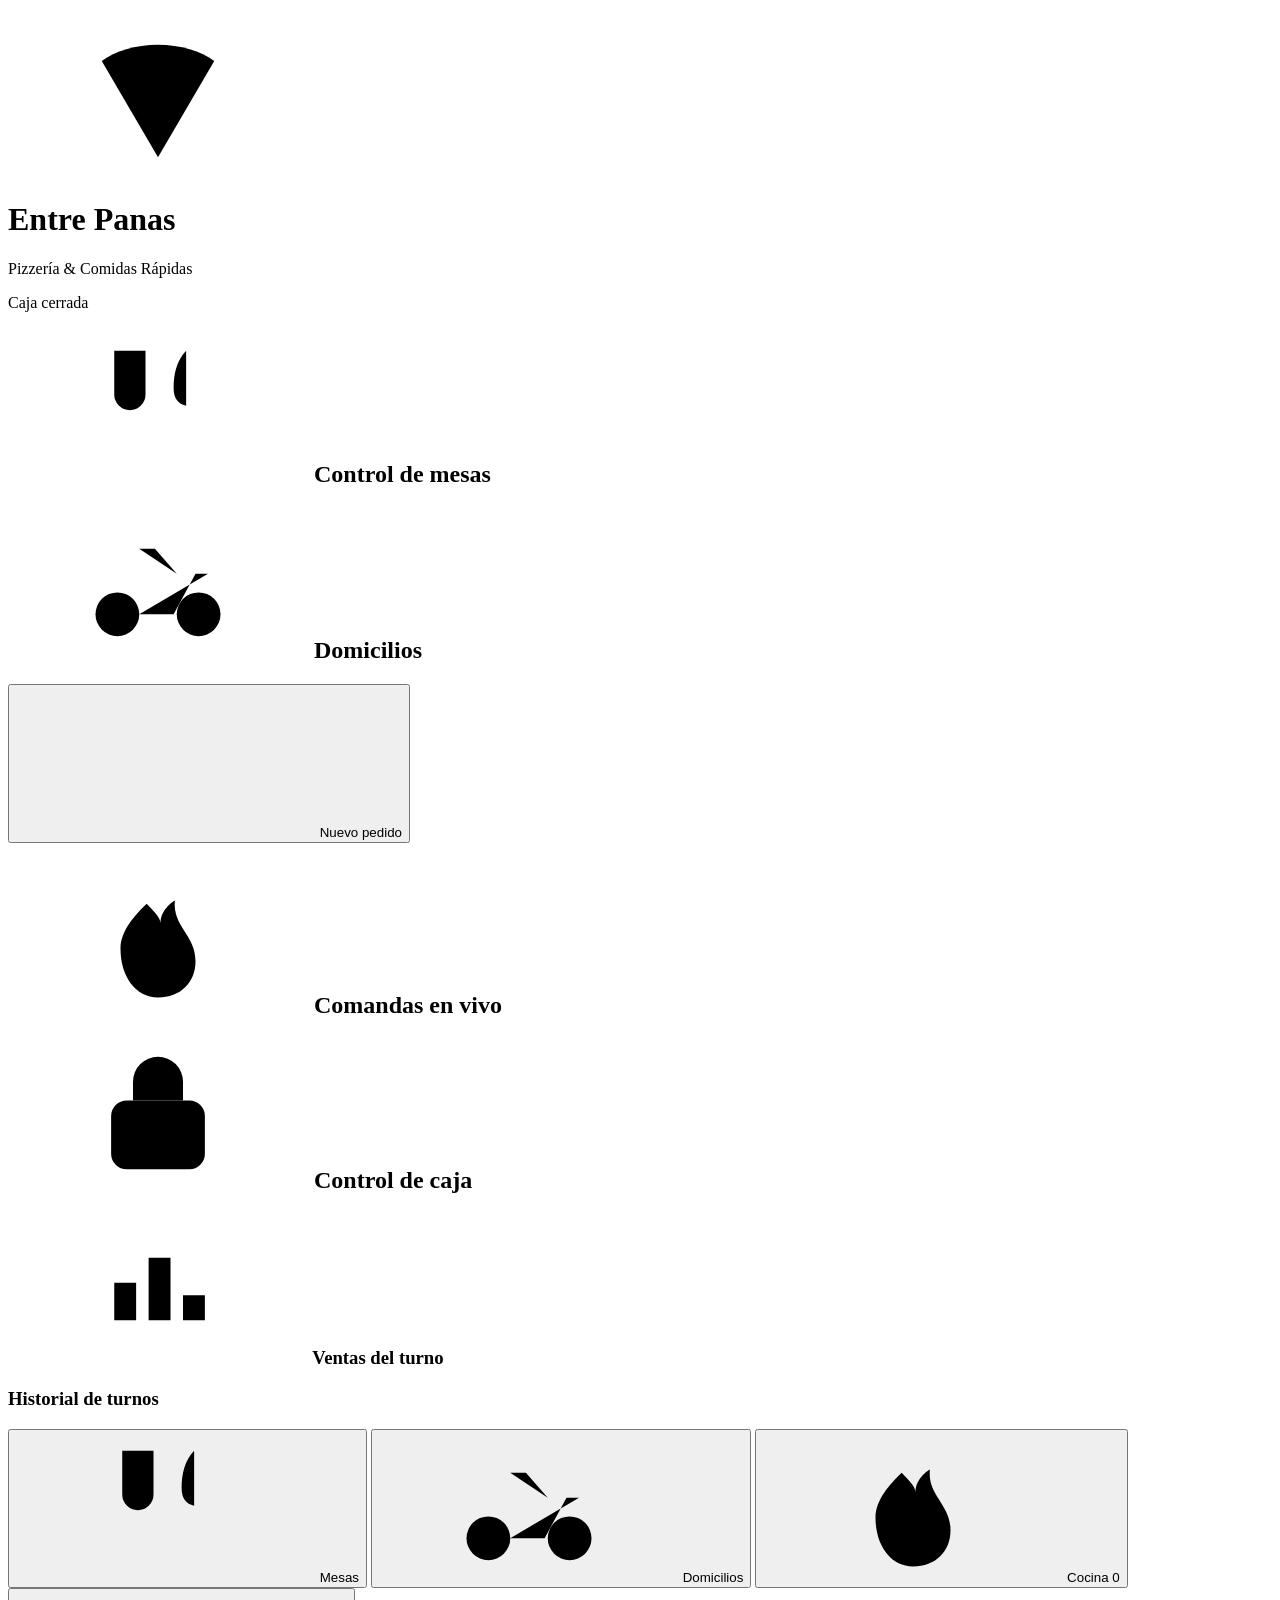
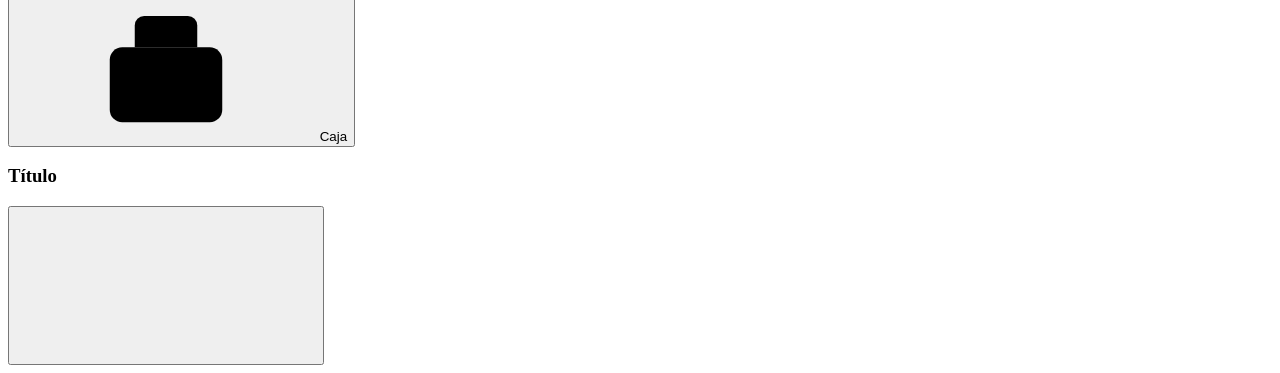
==== index.html @ 643a7fc1 "Actualizar index.html" ====
<!DOCTYPE html>
<html lang="es">
<head>
<meta charset="UTF-8">
<meta name="viewport" content="width=device-width, initial-scale=1.0, viewport-fit=cover">
<meta name="theme-color" content="#dc2626">
<meta name="description" content="Entre Panas · Punto de venta para pizzería y comidas rápidas: mesas, domicilios, cocina y caja.">
<title>Entre Panas · GastroApp POS</title>
<link rel="icon" href="data:image/svg+xml,%3Csvg xmlns='http://www.w3.org/2000/svg' viewBox='0 0 24 24'%3E%3Crect width='24' height='24' rx='6' fill='%23dc2626'/%3E%3Cpath d='M12 4c3 0 5.8.8 7.7 2.2L12 21 4.3 6.2C6.2 4.8 9 4 12 4Z' fill='%23fde68a'/%3E%3C/svg%3E">
<link rel="manifest" href="manifest.webmanifest">
<link rel="apple-touch-icon" href="assets/icono.svg">
<link rel="stylesheet" href="assets/estilos.css">
</head>
<body class="bg-slate-100 text-slate-800 min-h-screen flex flex-col">

<!-- ================= ICONOS (SVG en línea, sin CDN) ================= -->
<svg width="0" height="0" class="absolute" aria-hidden="true" focusable="false">
  <symbol id="i-pizza" viewBox="0 0 24 24"><path d="M12 3c3.6 0 6.9 1 9 2.6L12 21 3 5.6C5.1 4 8.4 3 12 3Z"/><path d="M12 12.2h.01M9.6 15.6h.01M14.6 15.9h.01"/></symbol>
  <symbol id="i-mesa" viewBox="0 0 24 24"><path d="M5 3v7a2.5 2.5 0 0 0 5 0V3"/><path d="M7.5 12.5V21"/><path d="M16.5 3c-1.5 1.6-2 3.6-2 6 0 1.6.7 2.5 2 2.8V21"/></symbol>
  <symbol id="i-moto" viewBox="0 0 24 24"><circle cx="5.5" cy="17" r="3.5"/><circle cx="18.5" cy="17" r="3.5"/><path d="M9 17h5.5l3.5-6.5h2"/><path d="m15 10.5-3.5-4H9"/></symbol>
  <symbol id="i-fuego" viewBox="0 0 24 24"><path d="M12 21.5c3.6 0 6-2.4 6-5.8 0-4.2-3.7-5.5-3.3-9.7 0 0-2.3 1.3-2.3 3.6 0-1-1.4-2.2-2.2-3.1C8.4 8.2 6 10.8 6 13.7c0 4.4 2.4 7.8 6 7.8Z"/></symbol>
  <symbol id="i-caja" viewBox="0 0 24 24"><rect x="3" y="9" width="18" height="12" rx="2"/><path d="M7 9V5.5A1.5 1.5 0 0 1 8.5 4h7A1.5 1.5 0 0 1 17 5.5V9"/><path d="M7 14h5"/></symbol>
  <symbol id="i-mas" viewBox="0 0 24 24"><path d="M12 5v14M5 12h14"/></symbol>
  <symbol id="i-menos" viewBox="0 0 24 24"><path d="M5 12h14"/></symbol>
  <symbol id="i-x" viewBox="0 0 24 24"><path d="M6 6l12 12M18 6L6 18"/></symbol>
  <symbol id="i-check" viewBox="0 0 24 24"><path d="M4 12.5l5 5L20 6.5"/></symbol>
  <symbol id="i-trash" viewBox="0 0 24 24"><path d="M4 7h16"/><path d="M9 7V5h6v2"/><rect x="6" y="7" width="12" height="13" rx="2"/></symbol>
  <symbol id="i-recibo" viewBox="0 0 24 24"><path d="M6 3h12v18l-3-2-3 2-3-2-3 2V3Z"/><path d="M9.5 8h5M9.5 12h5"/></symbol>
  <symbol id="i-enviar" viewBox="0 0 24 24"><path d="M21 3 3 10.5l7 3 3 7L21 3Z"/><path d="m10 13.5 4-4"/></symbol>
  <symbol id="i-reloj" viewBox="0 0 24 24"><circle cx="12" cy="12" r="8.5"/><path d="M12 7.5V12l3 2"/></symbol>
  <symbol id="i-candado" viewBox="0 0 24 24"><rect x="4.5" y="10" width="15" height="11" rx="2.5"/><path d="M8 10V7a4 4 0 0 1 8 0v3"/></symbol>
  <symbol id="i-pin" viewBox="0 0 24 24"><path d="M12 21s7-6.2 7-11a7 7 0 1 0-14 0c0 4.8 7 11 7 11Z"/><circle cx="12" cy="10" r="2.5"/></symbol>
  <symbol id="i-impresora" viewBox="0 0 24 24"><rect x="6" y="3" width="12" height="5" rx="1"/><rect x="3" y="8" width="18" height="8" rx="2"/><path d="M7 16h10v5H7z"/></symbol>
  <symbol id="i-efectivo" viewBox="0 0 24 24"><rect x="2.5" y="6" width="19" height="12" rx="2"/><circle cx="12" cy="12" r="2.5"/></symbol>
  <symbol id="i-tarjeta" viewBox="0 0 24 24"><rect x="2.5" y="5" width="19" height="14" rx="2"/><path d="M2.5 10h19"/></symbol>
  <symbol id="i-transf" viewBox="0 0 24 24"><path d="M4 8h13l-3-3M20 16H7l3 3"/></symbol>
  <symbol id="i-alerta" viewBox="0 0 24 24"><path d="M12 3 2.5 20h19L12 3Z"/><path d="M12 9v5M12 17h.01"/></symbol>
  <symbol id="i-lista" viewBox="0 0 24 24"><rect x="5" y="4" width="14" height="17" rx="2"/><path d="M9 4.5V3h6v1.5"/><path d="M8.5 10h7M8.5 14h7"/></symbol>
  <symbol id="i-usuario" viewBox="0 0 24 24"><circle cx="12" cy="8" r="3.5"/><path d="M5 20c0-3.5 3.1-6 7-6s7 2.5 7 6"/></symbol>
  <symbol id="i-grafico" viewBox="0 0 24 24"><path d="M3 20h18"/><rect x="5" y="11" width="3.5" height="6"/><rect x="10.5" y="7" width="3.5" height="10"/><rect x="16" y="13" width="3.5" height="4"/></symbol>
</svg>

<!-- ================= ENCABEZADO ================= -->
<header class="bg-red-600 text-white px-3 py-2.5 shadow-md sticky top-0 z-30 flex items-center justify-between gap-2 pt-safe">
  <div class="flex items-center gap-2.5 min-w-0">
    <span class="grid h-10 w-10 shrink-0 place-items-center rounded-xl bg-red-700/50 ring-1 ring-white/25">
      <svg class="h-6 w-6 ico"><use href="#i-pizza"/></svg>
    </span>
    <div class="min-w-0">
      <h1 class="font-bold text-lg leading-tight truncate">Entre Panas</h1>
      <p class="text-[11px] text-red-100 -mt-0.5 truncate">Pizzería &amp; Comidas Rápidas</p>
    </div>
  </div>
  <div class="flex items-center gap-2 shrink-0">
    <span id="reloj" class="hidden sm:inline text-[11px] font-medium text-red-100 tabular-nums"></span>
    <span id="badgeCaja" class="text-[11px] px-2.5 py-1 rounded-full font-semibold flex items-center bg-red-800">
      <span class="h-2 w-2 rounded-full bg-red-300 mr-1.5"></span>Caja cerrada
    </span>
  </div>
</header>

<!-- ================= CONTENIDO ================= -->
<main class="flex-1 w-full max-w-4xl mx-auto px-3 pt-3 pb-24">

  <!-- MESAS -->
  <section id="sec-mesas" class="tab-content">
    <div class="flex items-end justify-between mb-3">
      <h2 class="text-base font-bold text-slate-700 flex items-center gap-2">
        <svg class="h-5 w-5 ico text-red-500"><use href="#i-mesa"/></svg> Control de mesas
      </h2>
      <span id="resumenMesas" class="text-xs text-slate-500"></span>
    </div>
    <div class="grid grid-cols-2 sm:grid-cols-3 gap-3" id="gridMesas"></div>
  </section>

  <!-- DOMICILIOS -->
  <section id="sec-domicilios" class="tab-content hidden">
    <div class="flex items-center justify-between gap-2 mb-3">
      <h2 class="text-base font-bold text-slate-700 flex items-center gap-2">
        <svg class="h-5 w-5 ico text-red-500"><use href="#i-moto"/></svg> Domicilios
      </h2>
      <button data-accion="nuevo-domicilio" class="bg-red-600 hover:bg-red-700 active:scale-95 transition text-white text-xs font-bold px-3 py-2 rounded-lg shadow flex items-center gap-1">
        <svg class="h-4 w-4 ico"><use href="#i-mas"/></svg> Nuevo pedido
      </button>
    </div>
    <div id="listaDomicilios" class="space-y-3"></div>
  </section>

  <!-- COCINA -->
  <section id="sec-cocina" class="tab-content hidden">
    <div class="flex items-end justify-between mb-3">
      <h2 class="text-base font-bold text-slate-700 flex items-center gap-2">
        <svg class="h-5 w-5 ico text-red-500"><use href="#i-fuego"/></svg> Comandas en vivo
      </h2>
      <span id="resumenCocina" class="text-xs text-slate-500"></span>
    </div>
    <div id="gridCocina" class="space-y-3"></div>
  </section>

  <!-- CAJA -->
  <section id="sec-caja" class="tab-content hidden space-y-3">
    <div class="bg-white p-4 rounded-xl shadow-sm ring-1 ring-slate-200">
      <h2 class="text-base font-bold text-slate-800 mb-3 flex items-center gap-2">
        <svg class="h-5 w-5 ico text-red-500"><use href="#i-candado"/></svg> Control de caja
      </h2>
      <div id="cajaBloqueEstado"></div>
    </div>
    <div class="bg-white p-4 rounded-xl shadow-sm ring-1 ring-slate-200">
      <h3 class="font-bold text-slate-700 mb-2 flex items-center gap-2 text-sm">
        <svg class="h-4 w-4 ico text-red-500"><use href="#i-grafico"/></svg> Ventas del turno
      </h3>
      <div id="resumenVentas" class="space-y-1.5 text-sm text-slate-600"></div>
    </div>
    <div class="bg-white p-4 rounded-xl shadow-sm ring-1 ring-slate-200">
      <h3 class="font-bold text-slate-700 mb-2 text-sm">Historial de turnos</h3>
      <div id="historialTurnos" class="space-y-2 text-sm text-slate-600"></div>
    </div>
  </section>
</main>

<!-- ================= NAVEGACIÓN ================= -->
<nav class="bg-white border-t border-slate-200 fixed bottom-0 inset-x-0 z-30 flex shadow-[0_-4px_16px_rgba(0,0,0,.06)] pb-safe" aria-label="Navegación principal">
  <button data-accion="tab" data-tab="mesas" id="tab-mesas" class="tab-btn flex-1 py-2 flex flex-col items-center gap-0.5 transition-colors" aria-selected="true">
    <svg class="h-5 w-5 ico"><use href="#i-mesa"/></svg>
    <span class="text-[11px] font-semibold">Mesas</span>
  </button>
  <button data-accion="tab" data-tab="domicilios" id="tab-domicilios" class="tab-btn flex-1 py-2 flex flex-col items-center gap-0.5 transition-colors" aria-selected="false">
    <svg class="h-5 w-5 ico"><use href="#i-moto"/></svg>
    <span class="text-[11px] font-semibold">Domicilios</span>
  </button>
  <button data-accion="tab" data-tab="cocina" id="tab-cocina" class="tab-btn flex-1 py-2 flex flex-col items-center gap-0.5 relative transition-colors" aria-selected="false">
    <svg class="h-5 w-5 ico"><use href="#i-fuego"/></svg>
    <span class="text-[11px] font-semibold">Cocina</span>
    <span id="cocinaBadge" class="hidden absolute top-1 right-1/2 translate-x-4 bg-red-500 text-white text-[10px] font-bold min-w-[18px] h-[18px] grid place-items-center rounded-full px-1">0</span>
  </button>
  <button data-accion="tab" data-tab="caja" id="tab-caja" class="tab-btn flex-1 py-2 flex flex-col items-center gap-0.5 transition-colors" aria-selected="false">
    <svg class="h-5 w-5 ico"><use href="#i-caja"/></svg>
    <span class="text-[11px] font-semibold">Caja</span>
  </button>
</nav>

<!-- ================= MODAL GENÉRICO ================= -->
<div id="modal" class="fixed inset-0 z-50 hidden" role="dialog" aria-modal="true" aria-labelledby="modalTitulo">
  <div class="absolute inset-0 bg-slate-900/60" data-accion="cerrar-modal"></div>
  <div class="relative h-full w-full flex items-end sm:items-center justify-center sm:p-4 pointer-events-none">
    <div id="modalPanel" class="pointer-events-auto w-full max-w-lg bg-white rounded-t-2xl sm:rounded-2xl shadow-2xl max-h-[92dvh] flex flex-col overflow-hidden">
      <div class="px-4 py-3 bg-red-600 text-white flex items-center justify-between gap-2 shrink-0">
        <h3 id="modalTitulo" class="font-bold text-base truncate">Título</h3>
        <button data-accion="cerrar-modal" class="shrink-0 -mr-1 h-9 w-9 grid place-items-center rounded-lg hover:bg-white/15" aria-label="Cerrar">
          <svg class="h-5 w-5 ico"><use href="#i-x"/></svg>
        </button>
      </div>
      <div id="modalCuerpo" class="overflow-y-auto flex-1 px-4 py-3"></div>
      <div id="modalPie" class="border-t border-slate-200 bg-slate-50 px-4 py-3 shrink-0"></div>
    </div>
  </div>
</div>

<!-- ================= AVISOS ================= -->
<div id="toasts" class="fixed inset-x-0 top-16 z-[60] flex flex-col items-center gap-2 px-4 pointer-events-none"></div>

<script src="app.js"></script>
</body>
</html>
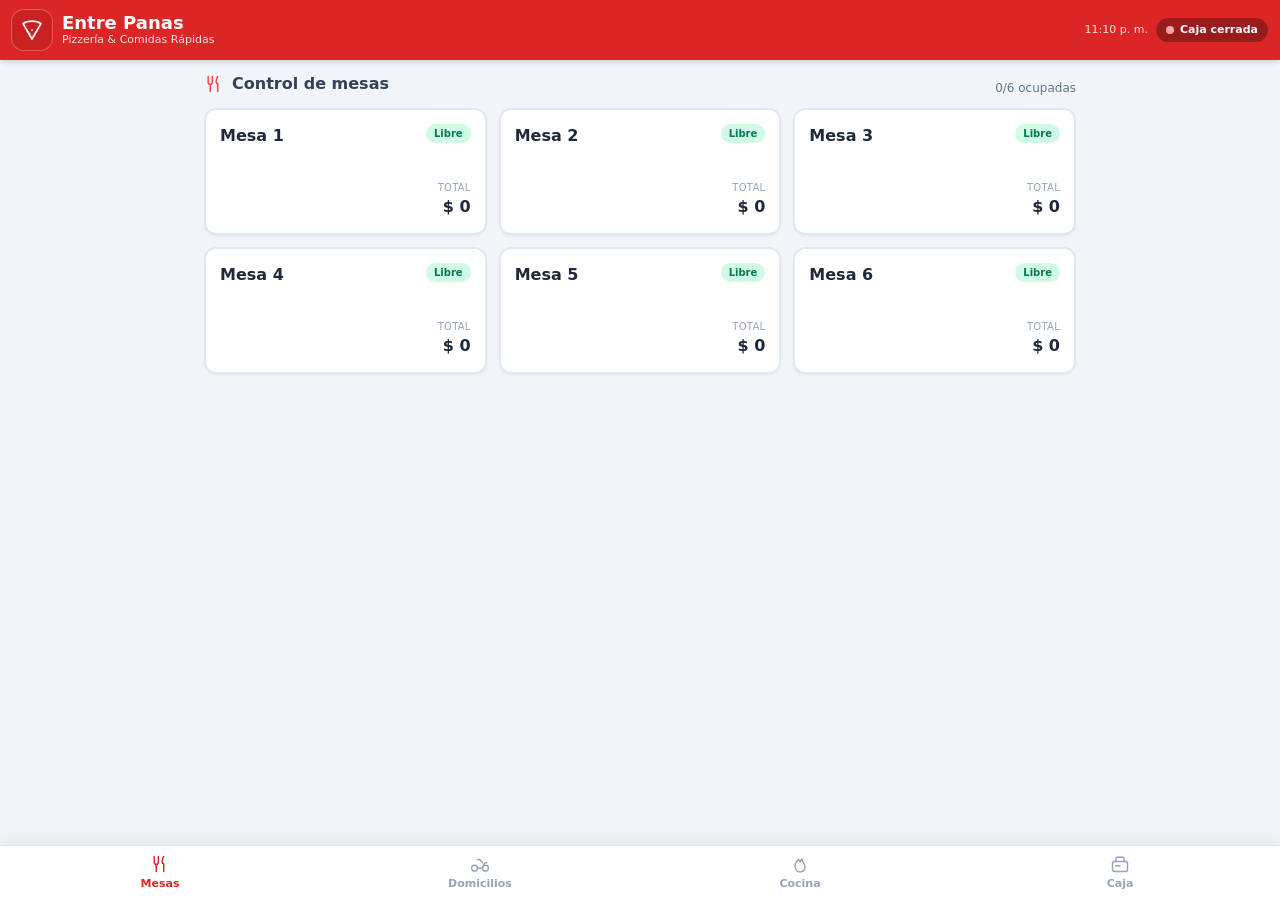
==== commit 391a6fdf: "Pantalla de cocina web + sincronización" ====
--- a/index.html
+++ b/index.html
@@ -159,6 +159,7 @@
 <!-- ================= AVISOS ================= -->
 <div id="toasts" class="fixed inset-x-0 top-16 z-[60] flex flex-col items-center gap-2 px-4 pointer-events-none"></div>
 
+<script src="sync.js"></script>
 <script src="app.js"></script>
 </body>
 </html>
--- a/assets/estilos.css
+++ b/assets/estilos.css
@@ -0,0 +1 @@
+*,:after,:before{--tw-border-spacing-x:0;--tw-border-spacing-y:0;--tw-translate-x:0;--tw-translate-y:0;--tw-rotate:0;--tw-skew-x:0;--tw-skew-y:0;--tw-scale-x:1;--tw-scale-y:1;--tw-pan-x: ;--tw-pan-y: ;--tw-pinch-zoom: ;--tw-scroll-snap-strictness:proximity;--tw-gradient-from-position: ;--tw-gradient-via-position: ;--tw-gradient-to-position: ;--tw-ordinal: ;--tw-slashed-zero: ;--tw-numeric-figure: ;--tw-numeric-spacing: ;--tw-numeric-fraction: ;--tw-ring-inset: ;--tw-ring-offset-width:0px;--tw-ring-offset-color:#fff;--tw-ring-color:rgba(59,130,246,.5);--tw-ring-offset-shadow:0 0 #0000;--tw-ring-shadow:0 0 #0000;--tw-shadow:0 0 #0000;--tw-shadow-colored:0 0 #0000;--tw-blur: ;--tw-brightness: ;--tw-contrast: ;--tw-grayscale: ;--tw-hue-rotate: ;--tw-invert: ;--tw-saturate: ;--tw-sepia: ;--tw-drop-shadow: ;--tw-backdrop-blur: ;--tw-backdrop-brightness: ;--tw-backdrop-contrast: ;--tw-backdrop-grayscale: ;--tw-backdrop-hue-rotate: ;--tw-backdrop-invert: ;--tw-backdrop-opacity: ;--tw-backdrop-saturate: ;--tw-backdrop-sepia: ;--tw-contain-size: ;--tw-contain-layout: ;--tw-contain-paint: ;--tw-contain-style: }::backdrop{--tw-border-spacing-x:0;--tw-border-spacing-y:0;--tw-translate-x:0;--tw-translate-y:0;--tw-rotate:0;--tw-skew-x:0;--tw-skew-y:0;--tw-scale-x:1;--tw-scale-y:1;--tw-pan-x: ;--tw-pan-y: ;--tw-pinch-zoom: ;--tw-scroll-snap-strictness:proximity;--tw-gradient-from-position: ;--tw-gradient-via-position: ;--tw-gradient-to-position: ;--tw-ordinal: ;--tw-slashed-zero: ;--tw-numeric-figure: ;--tw-numeric-spacing: ;--tw-numeric-fraction: ;--tw-ring-inset: ;--tw-ring-offset-width:0px;--tw-ring-offset-color:#fff;--tw-ring-color:rgba(59,130,246,.5);--tw-ring-offset-shadow:0 0 #0000;--tw-ring-shadow:0 0 #0000;--tw-shadow:0 0 #0000;--tw-shadow-colored:0 0 #0000;--tw-blur: ;--tw-brightness: ;--tw-contrast: ;--tw-grayscale: ;--tw-hue-rotate: ;--tw-invert: ;--tw-saturate: ;--tw-sepia: ;--tw-drop-shadow: ;--tw-backdrop-blur: ;--tw-backdrop-brightness: ;--tw-backdrop-contrast: ;--tw-backdrop-grayscale: ;--tw-backdrop-hue-rotate: ;--tw-backdrop-invert: ;--tw-backdrop-opacity: ;--tw-backdrop-saturate: ;--tw-backdrop-sepia: ;--tw-contain-size: ;--tw-contain-layout: ;--tw-contain-paint: ;--tw-contain-style: }/*! tailwindcss v3.4.17 | MIT License | https://tailwindcss.com*/*,:after,:before{box-sizing:border-box;border:0 solid #e5e7eb}:after,:before{--tw-content:""}:host,html{line-height:1.5;-webkit-text-size-adjust:100%;-moz-tab-size:4;-o-tab-size:4;tab-size:4;font-family:ui-sans-serif,system-ui,sans-serif,Apple Color Emoji,Segoe UI Emoji,Segoe UI Symbol,Noto Color Emoji;font-feature-settings:normal;font-variation-settings:normal;-webkit-tap-highlight-color:transparent}body{margin:0;line-height:inherit}hr{height:0;color:inherit;border-top-width:1px}abbr:where([title]){-webkit-text-decoration:underline dotted;text-decoration:underline dotted}h1,h2,h3,h4,h5,h6{font-size:inherit;font-weight:inherit}a{color:inherit;text-decoration:inherit}b,strong{font-weight:bolder}code,kbd,pre,samp{font-family:ui-monospace,SFMono-Regular,Menlo,Monaco,Consolas,Liberation Mono,Courier New,monospace;font-feature-settings:normal;font-variation-settings:normal;font-size:1em}small{font-size:80%}sub,sup{font-size:75%;line-height:0;position:relative;vertical-align:baseline}sub{bottom:-.25em}sup{top:-.5em}table{text-indent:0;border-color:inherit;border-collapse:collapse}button,input,optgroup,select,textarea{font-family:inherit;font-feature-settings:inherit;font-variation-settings:inherit;font-size:100%;font-weight:inherit;line-height:inherit;letter-spacing:inherit;color:inherit;margin:0;padding:0}button,select{text-transform:none}button,input:where([type=button]),input:where([type=reset]),input:where([type=submit]){-webkit-appearance:button;background-color:transparent;background-image:none}:-moz-focusring{outline:auto}:-moz-ui-invalid{box-shadow:none}progress{vertical-align:baseline}::-webkit-inner-spin-button,::-webkit-outer-spin-button{height:auto}[type=search]{-webkit-appearance:textfield;outline-offset:-2px}::-webkit-search-decoration{-webkit-appearance:none}::-webkit-file-upload-button{-webkit-appearance:button;font:inherit}summary{display:list-item}blockquote,dd,dl,figure,h1,h2,h3,h4,h5,h6,hr,p,pre{margin:0}fieldset{margin:0}fieldset,legend{padding:0}menu,ol,ul{list-style:none;margin:0;padding:0}dialog{padding:0}textarea{resize:vertical}input::-moz-placeholder,textarea::-moz-placeholder{opacity:1;color:#9ca3af}input::placeholder,textarea::placeholder{opacity:1;color:#9ca3af}[role=button],button{cursor:pointer}:disabled{cursor:default}audio,canvas,embed,iframe,img,object,svg,video{display:block;vertical-align:middle}img,video{max-width:100%;height:auto}[hidden]:where(:not([hidden=until-found])){display:none}html{-webkit-text-size-adjust:100%}body{font-family:system-ui,-apple-system,BlinkMacSystemFont,Segoe UI,Roboto,Oxygen,Ubuntu,Cantarell,Helvetica Neue,sans-serif;-webkit-tap-highlight-color:transparent;overscroll-behavior-y:contain}input,select,textarea{font-size:16px}:focus-visible{outline:2px solid #ef4444;outline-offset:2px}.ico{fill:none;stroke:currentColor;stroke-width:1.75;stroke-linecap:round;stroke-linejoin:round}.pointer-events-none{pointer-events:none}.pointer-events-auto{pointer-events:auto}.fixed{position:fixed}.absolute{position:absolute}.relative{position:relative}.sticky{position:sticky}.inset-0{inset:0}.inset-x-0{left:0;right:0}.bottom-0{bottom:0}.left-2\.5{left:.625rem}.right-1\/2{right:50%}.top-0{top:0}.top-1{top:.25rem}.top-16{top:4rem}.top-2\.5{top:.625rem}.z-30{z-index:30}.z-50{z-index:50}.z-\[60\]{z-index:60}.col-span-2{grid-column:span 2/span 2}.mx-auto{margin-left:auto;margin-right:auto}.-mr-1{margin-right:-.25rem}.-mt-0\.5{margin-top:-.125rem}.mb-1{margin-bottom:.25rem}.mb-1\.5{margin-bottom:.375rem}.mb-2{margin-bottom:.5rem}.mb-3{margin-bottom:.75rem}.mb-4{margin-bottom:1rem}.mr-1\.5{margin-right:.375rem}.mt-0\.5{margin-top:.125rem}.mt-1{margin-top:.25rem}.mt-1\.5{margin-top:.375rem}.mt-2{margin-top:.5rem}.mt-2\.5{margin-top:.625rem}.mt-3{margin-top:.75rem}.line-clamp-2{overflow:hidden;display:-webkit-box;-webkit-box-orient:vertical;-webkit-line-clamp:2}.block{display:block}.flex{display:flex}.grid{display:grid}.hidden{display:none}.h-10{height:2.5rem}.h-2{height:.5rem}.h-3{height:.75rem}.h-3\.5{height:.875rem}.h-4{height:1rem}.h-5{height:1.25rem}.h-6{height:1.5rem}.h-9{height:2.25rem}.h-\[18px\]{height:18px}.h-full{height:100%}.max-h-\[92dvh\]{max-height:92dvh}.min-h-\[18px\]{min-height:18px}.min-h-screen{min-height:100vh}.w-10{width:2.5rem}.w-2{width:.5rem}.w-20{width:5rem}.w-3{width:.75rem}.w-3\.5{width:.875rem}.w-4{width:1rem}.w-5{width:1.25rem}.w-6{width:1.5rem}.w-9{width:2.25rem}.w-full{width:100%}.min-w-0{min-width:0}.min-w-\[18px\]{min-width:18px}.max-w-4xl{max-width:56rem}.max-w-lg{max-width:32rem}.max-w-sm{max-width:24rem}.max-w-xs{max-width:20rem}.flex-1{flex:1 1 0%}.shrink-0{flex-shrink:0}.translate-x-4{--tw-translate-x:1rem;transform:translate(var(--tw-translate-x),var(--tw-translate-y)) rotate(var(--tw-rotate)) skewX(var(--tw-skew-x)) skewY(var(--tw-skew-y)) scaleX(var(--tw-scale-x)) scaleY(var(--tw-scale-y))}.cursor-not-allowed{cursor:not-allowed}.grid-cols-2{grid-template-columns:repeat(2,minmax(0,1fr))}.grid-cols-3{grid-template-columns:repeat(3,minmax(0,1fr))}.flex-col{flex-direction:column}.flex-wrap{flex-wrap:wrap}.place-items-center{place-items:center}.items-start{align-items:flex-start}.items-end{align-items:flex-end}.items-center{align-items:center}.justify-center{justify-content:center}.justify-between{justify-content:space-between}.gap-0\.5{gap:.125rem}.gap-1{gap:.25rem}.gap-1\.5{gap:.375rem}.gap-2{gap:.5rem}.gap-2\.5{gap:.625rem}.gap-3{gap:.75rem}.space-y-1>:not([hidden])~:not([hidden]){--tw-space-y-reverse:0;margin-top:calc(.25rem*(1 - var(--tw-space-y-reverse)));margin-bottom:calc(.25rem*var(--tw-space-y-reverse))}.space-y-1\.5>:not([hidden])~:not([hidden]){--tw-space-y-reverse:0;margin-top:calc(.375rem*(1 - var(--tw-space-y-reverse)));margin-bottom:calc(.375rem*var(--tw-space-y-reverse))}.space-y-2>:not([hidden])~:not([hidden]){--tw-space-y-reverse:0;margin-top:calc(.5rem*(1 - var(--tw-space-y-reverse)));margin-bottom:calc(.5rem*var(--tw-space-y-reverse))}.space-y-3>:not([hidden])~:not([hidden]){--tw-space-y-reverse:0;margin-top:calc(.75rem*(1 - var(--tw-space-y-reverse)));margin-bottom:calc(.75rem*var(--tw-space-y-reverse))}.divide-y>:not([hidden])~:not([hidden]){--tw-divide-y-reverse:0;border-top-width:calc(1px*(1 - var(--tw-divide-y-reverse)));border-bottom-width:calc(1px*var(--tw-divide-y-reverse))}.divide-slate-100>:not([hidden])~:not([hidden]){--tw-divide-opacity:1;border-color:rgb(241 245 249/var(--tw-divide-opacity,1))}.overflow-hidden{overflow:hidden}.overflow-y-auto{overflow-y:auto}.truncate{overflow:hidden;text-overflow:ellipsis}.truncate,.whitespace-nowrap{white-space:nowrap}.rounded{border-radius:.25rem}.rounded-full{border-radius:9999px}.rounded-lg{border-radius:.5rem}.rounded-md{border-radius:.375rem}.rounded-xl{border-radius:.75rem}.rounded-t-2xl{border-top-left-radius:1rem;border-top-right-radius:1rem}.border{border-width:1px}.border-2{border-width:2px}.border-b{border-bottom-width:1px}.border-t{border-top-width:1px}.border-dashed{border-style:dashed}.border-amber-200{--tw-border-opacity:1;border-color:rgb(253 230 138/var(--tw-border-opacity,1))}.border-blue-600{--tw-border-opacity:1;border-color:rgb(37 99 235/var(--tw-border-opacity,1))}.border-red-200{--tw-border-opacity:1;border-color:rgb(254 202 202/var(--tw-border-opacity,1))}.border-red-400{--tw-border-opacity:1;border-color:rgb(248 113 113/var(--tw-border-opacity,1))}.border-slate-100{--tw-border-opacity:1;border-color:rgb(241 245 249/var(--tw-border-opacity,1))}.border-slate-200{--tw-border-opacity:1;border-color:rgb(226 232 240/var(--tw-border-opacity,1))}.border-slate-300{--tw-border-opacity:1;border-color:rgb(203 213 225/var(--tw-border-opacity,1))}.bg-amber-100{--tw-bg-opacity:1;background-color:rgb(254 243 199/var(--tw-bg-opacity,1))}.bg-amber-50{--tw-bg-opacity:1;background-color:rgb(255 251 235/var(--tw-bg-opacity,1))}.bg-blue-50{--tw-bg-opacity:1;background-color:rgb(239 246 255/var(--tw-bg-opacity,1))}.bg-blue-600{--tw-bg-opacity:1;background-color:rgb(37 99 235/var(--tw-bg-opacity,1))}.bg-emerald-100{--tw-bg-opacity:1;background-color:rgb(209 250 229/var(--tw-bg-opacity,1))}.bg-emerald-300{--tw-bg-opacity:1;background-color:rgb(110 231 183/var(--tw-bg-opacity,1))}.bg-emerald-600{--tw-bg-opacity:1;background-color:rgb(5 150 105/var(--tw-bg-opacity,1))}.bg-emerald-800{--tw-bg-opacity:1;background-color:rgb(6 95 70/var(--tw-bg-opacity,1))}.bg-red-100{--tw-bg-opacity:1;background-color:rgb(254 226 226/var(--tw-bg-opacity,1))}.bg-red-300{--tw-bg-opacity:1;background-color:rgb(252 165 165/var(--tw-bg-opacity,1))}.bg-red-50{--tw-bg-opacity:1;background-color:rgb(254 242 242/var(--tw-bg-opacity,1))}.bg-red-500{--tw-bg-opacity:1;background-color:rgb(239 68 68/var(--tw-bg-opacity,1))}.bg-red-600{--tw-bg-opacity:1;background-color:rgb(220 38 38/var(--tw-bg-opacity,1))}.bg-red-700\/50{background-color:rgba(185,28,28,.5)}.bg-red-800{--tw-bg-opacity:1;background-color:rgb(153 27 27/var(--tw-bg-opacity,1))}.bg-sky-100{--tw-bg-opacity:1;background-color:rgb(224 242 254/var(--tw-bg-opacity,1))}.bg-slate-100{--tw-bg-opacity:1;background-color:rgb(241 245 249/var(--tw-bg-opacity,1))}.bg-slate-200{--tw-bg-opacity:1;background-color:rgb(226 232 240/var(--tw-bg-opacity,1))}.bg-slate-50{--tw-bg-opacity:1;background-color:rgb(248 250 252/var(--tw-bg-opacity,1))}.bg-slate-700{--tw-bg-opacity:1;background-color:rgb(51 65 85/var(--tw-bg-opacity,1))}.bg-slate-900{--tw-bg-opacity:1;background-color:rgb(15 23 42/var(--tw-bg-opacity,1))}.bg-slate-900\/60{background-color:rgba(15,23,42,.6)}.bg-white{--tw-bg-opacity:1;background-color:rgb(255 255 255/var(--tw-bg-opacity,1))}.p-2{padding:.5rem}.p-2\.5{padding:.625rem}.p-3{padding:.75rem}.p-3\.5{padding:.875rem}.p-4{padding:1rem}.px-1{padding-left:.25rem;padding-right:.25rem}.px-1\.5{padding-left:.375rem;padding-right:.375rem}.px-2{padding-left:.5rem;padding-right:.5rem}.px-2\.5{padding-left:.625rem;padding-right:.625rem}.px-3{padding-left:.75rem;padding-right:.75rem}.px-4{padding-left:1rem;padding-right:1rem}.py-0\.5{padding-top:.125rem;padding-bottom:.125rem}.py-1{padding-top:.25rem;padding-bottom:.25rem}.py-1\.5{padding-top:.375rem;padding-bottom:.375rem}.py-10{padding-top:2.5rem;padding-bottom:2.5rem}.py-2{padding-top:.5rem;padding-bottom:.5rem}.py-2\.5{padding-top:.625rem;padding-bottom:.625rem}.py-3{padding-top:.75rem;padding-bottom:.75rem}.py-6{padding-top:1.5rem;padding-bottom:1.5rem}.pb-1\.5{padding-bottom:.375rem}.pb-2{padding-bottom:.5rem}.pb-24{padding-bottom:6rem}.pl-3{padding-left:.75rem}.pl-9{padding-left:2.25rem}.pr-3{padding-right:.75rem}.pt-1\.5{padding-top:.375rem}.pt-2{padding-top:.5rem}.pt-3{padding-top:.75rem}.text-left{text-align:left}.text-center{text-align:center}.text-right{text-align:right}.font-mono{font-family:ui-monospace,SFMono-Regular,Menlo,Monaco,Consolas,Liberation Mono,Courier New,monospace}.text-\[10px\]{font-size:10px}.text-\[11px\]{font-size:11px}.text-\[12px\]{font-size:12px}.text-\[13px\]{font-size:13px}.text-base{font-size:1rem;line-height:1.5rem}.text-lg{font-size:1.125rem;line-height:1.75rem}.text-sm{font-size:.875rem;line-height:1.25rem}.text-xl{font-size:1.25rem;line-height:1.75rem}.text-xs{font-size:.75rem;line-height:1rem}.font-bold{font-weight:700}.font-medium{font-weight:500}.font-semibold{font-weight:600}.uppercase{text-transform:uppercase}.tabular-nums{--tw-numeric-spacing:tabular-nums;font-variant-numeric:var(--tw-ordinal) var(--tw-slashed-zero) var(--tw-numeric-figure) var(--tw-numeric-spacing) var(--tw-numeric-fraction)}.leading-tight{line-height:1.25}.tracking-wide{letter-spacing:.025em}.text-amber-600{--tw-text-opacity:1;color:rgb(217 119 6/var(--tw-text-opacity,1))}.text-amber-700{--tw-text-opacity:1;color:rgb(180 83 9/var(--tw-text-opacity,1))}.text-amber-800{--tw-text-opacity:1;color:rgb(146 64 14/var(--tw-text-opacity,1))}.text-blue-700{--tw-text-opacity:1;color:rgb(29 78 216/var(--tw-text-opacity,1))}.text-emerald-600{--tw-text-opacity:1;color:rgb(5 150 105/var(--tw-text-opacity,1))}.text-emerald-700{--tw-text-opacity:1;color:rgb(4 120 87/var(--tw-text-opacity,1))}.text-red-100{--tw-text-opacity:1;color:rgb(254 226 226/var(--tw-text-opacity,1))}.text-red-500{--tw-text-opacity:1;color:rgb(239 68 68/var(--tw-text-opacity,1))}.text-red-600{--tw-text-opacity:1;color:rgb(220 38 38/var(--tw-text-opacity,1))}.text-sky-600{--tw-text-opacity:1;color:rgb(2 132 199/var(--tw-text-opacity,1))}.text-sky-800{--tw-text-opacity:1;color:rgb(7 89 133/var(--tw-text-opacity,1))}.text-slate-300{--tw-text-opacity:1;color:rgb(203 213 225/var(--tw-text-opacity,1))}.text-slate-400{--tw-text-opacity:1;color:rgb(148 163 184/var(--tw-text-opacity,1))}.text-slate-500{--tw-text-opacity:1;color:rgb(100 116 139/var(--tw-text-opacity,1))}.text-slate-600{--tw-text-opacity:1;color:rgb(71 85 105/var(--tw-text-opacity,1))}.text-slate-700{--tw-text-opacity:1;color:rgb(51 65 85/var(--tw-text-opacity,1))}.text-slate-800{--tw-text-opacity:1;color:rgb(30 41 59/var(--tw-text-opacity,1))}.text-slate-900{--tw-text-opacity:1;color:rgb(15 23 42/var(--tw-text-opacity,1))}.text-white{--tw-text-opacity:1;color:rgb(255 255 255/var(--tw-text-opacity,1))}.underline{text-decoration-line:underline}.underline-offset-2{text-underline-offset:2px}.opacity-0{opacity:0}.shadow{--tw-shadow:0 1px 3px 0 rgba(0,0,0,.1),0 1px 2px -1px rgba(0,0,0,.1);--tw-shadow-colored:0 1px 3px 0 var(--tw-shadow-color),0 1px 2px -1px var(--tw-shadow-color)}.shadow,.shadow-2xl{box-shadow:var(--tw-ring-offset-shadow,0 0 #0000),var(--tw-ring-shadow,0 0 #0000),var(--tw-shadow)}.shadow-2xl{--tw-shadow:0 25px 50px -12px rgba(0,0,0,.25);--tw-shadow-colored:0 25px 50px -12px var(--tw-shadow-color)}.shadow-\[0_-4px_16px_rgba\(0\2c 0\2c 0\2c \.06\)\]{--tw-shadow:0 -4px 16px rgba(0,0,0,.06);--tw-shadow-colored:0 -4px 16px var(--tw-shadow-color)}.shadow-\[0_-4px_16px_rgba\(0\2c 0\2c 0\2c \.06\)\],.shadow-lg{box-shadow:var(--tw-ring-offset-shadow,0 0 #0000),var(--tw-ring-shadow,0 0 #0000),var(--tw-shadow)}.shadow-lg{--tw-shadow:0 10px 15px -3px rgba(0,0,0,.1),0 4px 6px -4px rgba(0,0,0,.1);--tw-shadow-colored:0 10px 15px -3px var(--tw-shadow-color),0 4px 6px -4px var(--tw-shadow-color)}.shadow-md{--tw-shadow:0 4px 6px -1px rgba(0,0,0,.1),0 2px 4px -2px rgba(0,0,0,.1);--tw-shadow-colored:0 4px 6px -1px var(--tw-shadow-color),0 2px 4px -2px var(--tw-shadow-color)}.shadow-md,.shadow-sm{box-shadow:var(--tw-ring-offset-shadow,0 0 #0000),var(--tw-ring-shadow,0 0 #0000),var(--tw-shadow)}.shadow-sm{--tw-shadow:0 1px 2px 0 rgba(0,0,0,.05);--tw-shadow-colored:0 1px 2px 0 var(--tw-shadow-color)}.ring-1{--tw-ring-offset-shadow:var(--tw-ring-inset) 0 0 0 var(--tw-ring-offset-width) var(--tw-ring-offset-color);--tw-ring-shadow:var(--tw-ring-inset) 0 0 0 calc(1px + var(--tw-ring-offset-width)) var(--tw-ring-color);box-shadow:var(--tw-ring-offset-shadow),var(--tw-ring-shadow),var(--tw-shadow,0 0 #0000)}.ring-amber-300{--tw-ring-opacity:1;--tw-ring-color:rgb(252 211 77/var(--tw-ring-opacity,1))}.ring-red-300{--tw-ring-opacity:1;--tw-ring-color:rgb(252 165 165/var(--tw-ring-opacity,1))}.ring-slate-200{--tw-ring-opacity:1;--tw-ring-color:rgb(226 232 240/var(--tw-ring-opacity,1))}.ring-slate-300{--tw-ring-opacity:1;--tw-ring-color:rgb(203 213 225/var(--tw-ring-opacity,1))}.ring-white\/25{--tw-ring-color:hsla(0,0%,100%,.25)}.filter{filter:var(--tw-blur) var(--tw-brightness) var(--tw-contrast) var(--tw-grayscale) var(--tw-hue-rotate) var(--tw-invert) var(--tw-saturate) var(--tw-sepia) var(--tw-drop-shadow)}.transition{transition-property:color,background-color,border-color,text-decoration-color,fill,stroke,opacity,box-shadow,transform,filter,-webkit-backdrop-filter;transition-property:color,background-color,border-color,text-decoration-color,fill,stroke,opacity,box-shadow,transform,filter,backdrop-filter;transition-property:color,background-color,border-color,text-decoration-color,fill,stroke,opacity,box-shadow,transform,filter,backdrop-filter,-webkit-backdrop-filter;transition-timing-function:cubic-bezier(.4,0,.2,1);transition-duration:.15s}.transition-colors{transition-property:color,background-color,border-color,text-decoration-color,fill,stroke;transition-timing-function:cubic-bezier(.4,0,.2,1);transition-duration:.15s}.transition-opacity{transition-property:opacity;transition-timing-function:cubic-bezier(.4,0,.2,1);transition-duration:.15s}.duration-300{transition-duration:.3s}.pt-safe{padding-top:max(.625rem,env(safe-area-inset-top))}.pb-safe{padding-bottom:env(safe-area-inset-bottom)}main{padding-bottom:calc(5.5rem + env(safe-area-inset-bottom))}@keyframes toastIn{0%{opacity:0;transform:translateY(-8px) scale(.98)}to{opacity:1;transform:none}}.animate-toast{animation:toastIn .22s ease-out}@media (prefers-reduced-motion:reduce){*,:after,:before{animation-duration:.001ms!important;transition-duration:.001ms!important}}@media print{body *{visibility:hidden!important}#ticketImprimible,#ticketImprimible *{visibility:visible!important}#ticketImprimible{position:fixed;inset:0;margin:0;padding:8mm;width:80mm;max-width:100%;border:0;border-radius:0;box-shadow:none;font-size:12px}@page{margin:0;size:80mm auto}}.last\:border-0:last-child{border-width:0}.hover\:border-red-300:hover{--tw-border-opacity:1;border-color:rgb(252 165 165/var(--tw-border-opacity,1))}.hover\:border-red-400:hover{--tw-border-opacity:1;border-color:rgb(248 113 113/var(--tw-border-opacity,1))}.hover\:border-slate-300:hover{--tw-border-opacity:1;border-color:rgb(203 213 225/var(--tw-border-opacity,1))}.hover\:bg-blue-700:hover{--tw-bg-opacity:1;background-color:rgb(29 78 216/var(--tw-bg-opacity,1))}.hover\:bg-emerald-700:hover{--tw-bg-opacity:1;background-color:rgb(4 120 87/var(--tw-bg-opacity,1))}.hover\:bg-red-50:hover{--tw-bg-opacity:1;background-color:rgb(254 242 242/var(--tw-bg-opacity,1))}.hover\:bg-red-700:hover{--tw-bg-opacity:1;background-color:rgb(185 28 28/var(--tw-bg-opacity,1))}.hover\:bg-slate-200:hover{--tw-bg-opacity:1;background-color:rgb(226 232 240/var(--tw-bg-opacity,1))}.hover\:bg-slate-800:hover{--tw-bg-opacity:1;background-color:rgb(30 41 59/var(--tw-bg-opacity,1))}.hover\:bg-white\/15:hover{background-color:hsla(0,0%,100%,.15)}.hover\:text-red-600:hover{--tw-text-opacity:1;color:rgb(220 38 38/var(--tw-text-opacity,1))}.focus\:outline-none:focus{outline:2px solid transparent;outline-offset:2px}.focus\:ring-2:focus{--tw-ring-offset-shadow:var(--tw-ring-inset) 0 0 0 var(--tw-ring-offset-width) var(--tw-ring-offset-color);--tw-ring-shadow:var(--tw-ring-inset) 0 0 0 calc(2px + var(--tw-ring-offset-width)) var(--tw-ring-color);box-shadow:var(--tw-ring-offset-shadow),var(--tw-ring-shadow),var(--tw-shadow,0 0 #0000)}.focus\:ring-emerald-400:focus{--tw-ring-opacity:1;--tw-ring-color:rgb(52 211 153/var(--tw-ring-opacity,1))}.focus\:ring-red-400:focus{--tw-ring-opacity:1;--tw-ring-color:rgb(248 113 113/var(--tw-ring-opacity,1))}.focus-visible\:ring-2:focus-visible{--tw-ring-offset-shadow:var(--tw-ring-inset) 0 0 0 var(--tw-ring-offset-width) var(--tw-ring-offset-color);--tw-ring-shadow:var(--tw-ring-inset) 0 0 0 calc(2px + var(--tw-ring-offset-width)) var(--tw-ring-color);box-shadow:var(--tw-ring-offset-shadow),var(--tw-ring-shadow),var(--tw-shadow,0 0 #0000)}.focus-visible\:ring-red-400:focus-visible{--tw-ring-opacity:1;--tw-ring-color:rgb(248 113 113/var(--tw-ring-opacity,1))}.active\:scale-90:active{--tw-scale-x:.9;--tw-scale-y:.9}.active\:scale-90:active,.active\:scale-95:active{transform:translate(var(--tw-translate-x),var(--tw-translate-y)) rotate(var(--tw-rotate)) skewX(var(--tw-skew-x)) skewY(var(--tw-skew-y)) scaleX(var(--tw-scale-x)) scaleY(var(--tw-scale-y))}.active\:scale-95:active{--tw-scale-x:.95;--tw-scale-y:.95}.active\:scale-\[\.98\]:active{--tw-scale-x:.98;--tw-scale-y:.98}.active\:scale-\[\.98\]:active,.active\:scale-\[\.99\]:active{transform:translate(var(--tw-translate-x),var(--tw-translate-y)) rotate(var(--tw-rotate)) skewX(var(--tw-skew-x)) skewY(var(--tw-skew-y)) scaleX(var(--tw-scale-x)) scaleY(var(--tw-scale-y))}.active\:scale-\[\.99\]:active{--tw-scale-x:.99;--tw-scale-y:.99}@media (min-width:640px){.sm\:inline{display:inline}.sm\:grid-cols-3{grid-template-columns:repeat(3,minmax(0,1fr))}.sm\:items-center{align-items:center}.sm\:rounded-2xl{border-radius:1rem}.sm\:p-4{padding:1rem}}
